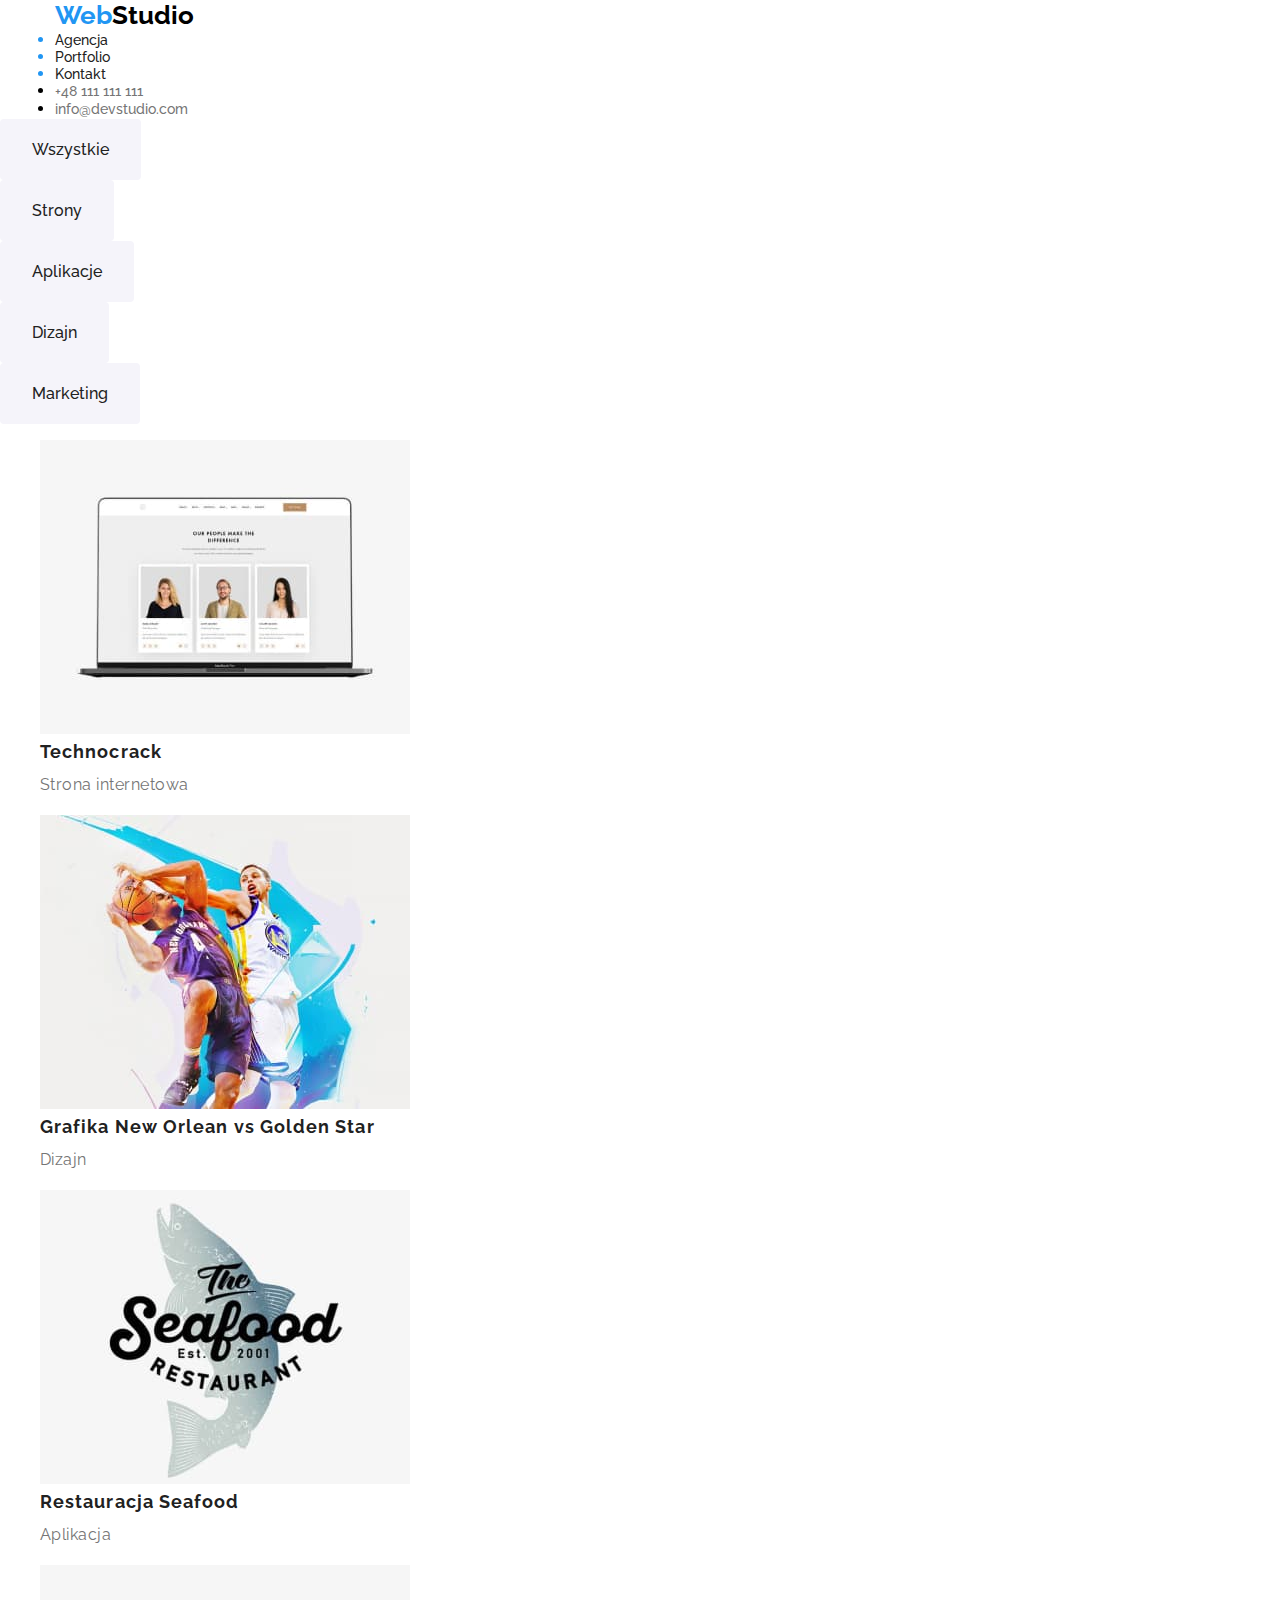
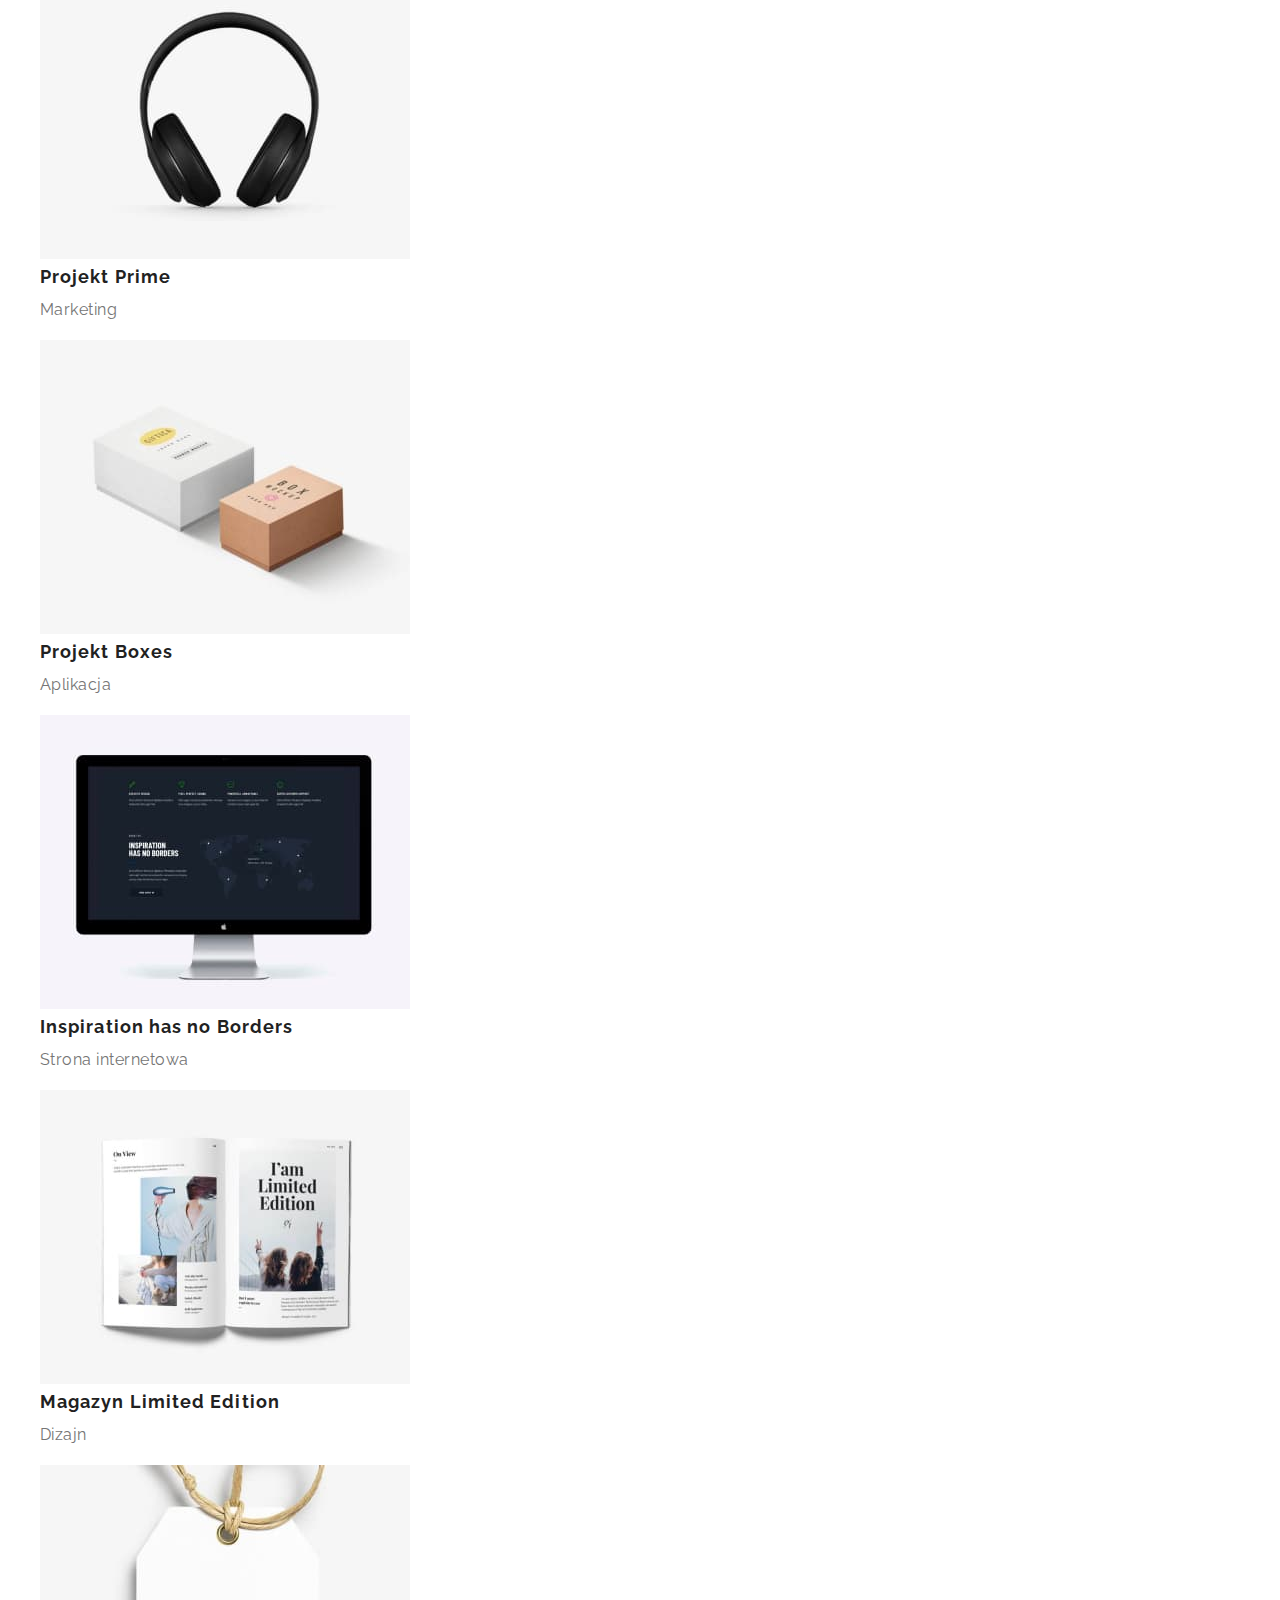
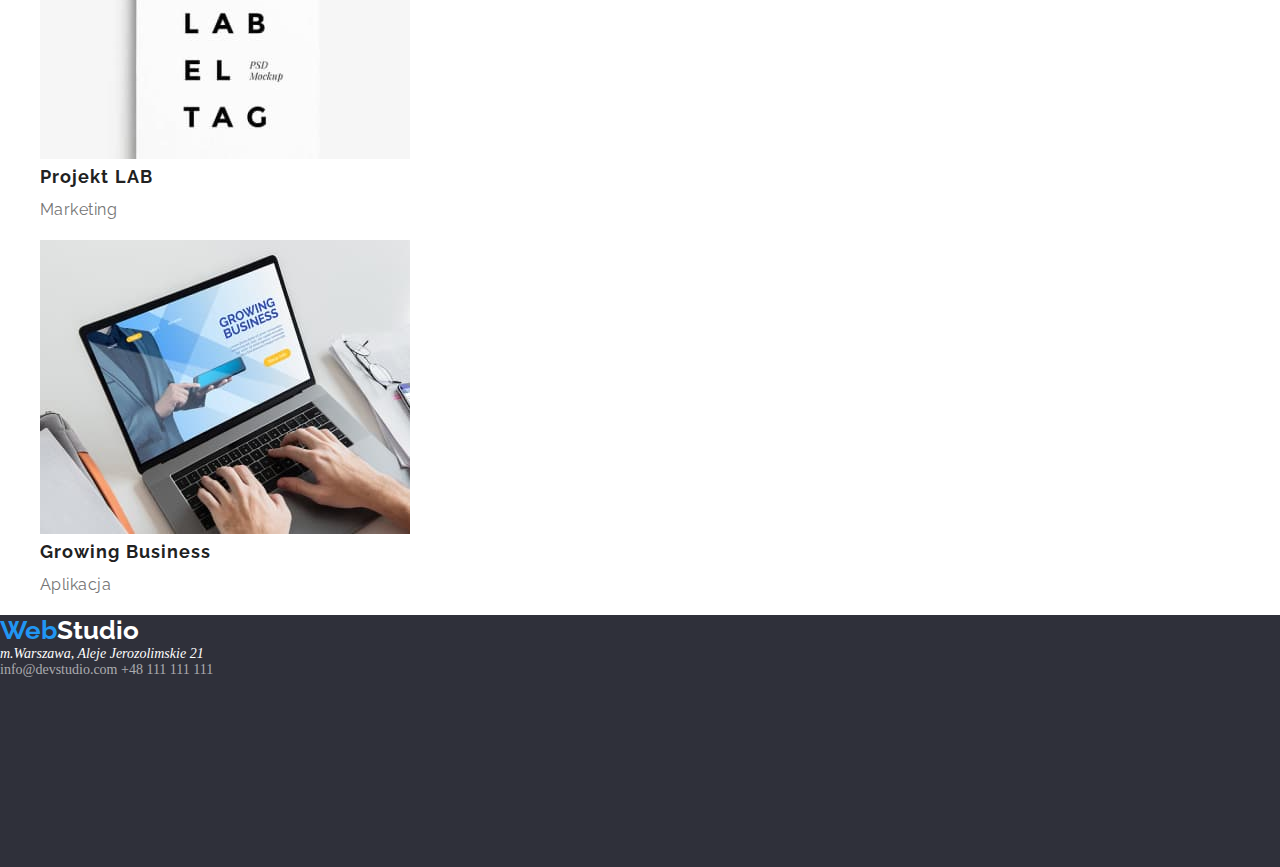
==== portfolio.html @ 811389a0 "zadanie domowe nr3" ====
<!DOCTYPE html>
<html lang="pl">
  <head>
    <meta charset="UTF-8" />
    <meta http-equiv="X-UA-Compatible" content="IE=edge" />
    <meta name="viewport" content="width=device-width, initial-scale=1.0" />
    <title>Document</title>
    <link rel="preconnect" href="https://fonts.googleapis.com" />
    <link rel="preconnect" href="https://fonts.gstatic.com" crossorigin />
    <link
      href="https://fonts.googleapis.com/css2?family=Raleway:wght@700&display=swap"
      rel="stylesheet"
    />
    <link rel="preconnect" href="https://fonts.googleapis.com" />
    <link rel="preconnect" href="https://fonts.gstatic.com" crossorigin />
    <link
      href="./css/normalize.css"
      rel="stylesheet"
    />
    <link rel="stylesheet" href="node_modules/modern-normalize/modern-normalize.css">
    <link href="./css/styles.css" rel="stylesheet" />
  </head>
  <body>
    <header class="logo">
        <div class="container">
      <a class="logo-image" href="WebStudio"><span class="accent">Web</span>Studio</a>
      <nav>
        <ul class="menu-nav">
          <li><a class="link" href="./index.html">Agencja</a></li>
          <li><a class="link" href="portfolio">Portfolio</a></li>
          <li><a class="link" href="kontakt">Kontakt</a></li>
        </ul>
      </nav>
      <div>
        <ul class="contact">
          <li><a class="contact" href="tel:+48111111111">+48 111 111 111</a></li>
          <li><a class="contact" href="mailto:info@devstudio.com">info@devstudio.com</a></li>
        </ul>
      </div>
    </div>
    </header>
    <main>
      <section>
        <ul>
        <li><button class="button" type="button">Wszystkie</button></li>
        <li><button class="button" type="button">Strony</button></li>
        <li><button class="button" type="button">Aplikacje</button></li>
        <li><button class="button" type="button">Dizajn</button></li>
        <li><button class="button" type="button">Marketing</button></li>
      </ul>
      </section>
      <section>
        <ul>
          <li>
            <figure>
              <img
                src="./images/a.jpg"
                alt="strona internetowa wyświetlana na ekranie laptopa"
                width="370"
                height="294"
              />
              <figcaption>
                <h2 class="projects">Technocrack</h2>
                <p class="description">Strona internetowa</p>
              </figcaption>
            </figure>
          </li>

          <li>
            <figure>
              <img
                src="./images/b.jpg"
                alt="koszykarze"
                width="370"
                height="294"
              />
              <figcaption>
                <h2 class="projects">Grafika New Orlean vs Golden Star</h2>
                <p class="description">Dizajn</p>
              </figcaption>
            </figure>
          </li>

          <li>
            <figure>
              <img
                src="./images/c.jpg"
                alt="Logo restauracji z rybą w tle"
                width="370"
                height="294"
              />
              <figcaption>
                <h2 class="projects">Restauracja Seafood</h2>
                <p class="description">Aplikacja</p>
              </figcaption>
            </figure>
          </li>

          <li>
            <figure>
              <img
                src="./images/d.jpg"
                alt="Słuchawki nauszne"
                width="370"
                height="294"
              />
              <figcaption>
                <h2 class="projects">Projekt Prime</h2>
                <p class="description">Marketing</p>
              </figcaption>
            </figure>
          </li>

          <li>
            <figure>
              <img
                src="./images/e.jpg"
                alt="Niewielkie pudełka"
                width="370"
                height="294"
              />
              <figcaption>
                <h2 class="projects">Projekt Boxes</h2>
                <p class="description">Aplikacja</p>
              </figcaption>
            </figure>
          </li>

          <li>
            <figure>
              <img
                src="./images/f.jpg"
                alt="Monitor wyświetlający informacje"
                width="370"
                height="294"
              />
              <figcaption>
                <h2 class="projects">Inspiration has no Borders</h2>
                <p class="description">Strona internetowa</p>
              </figcaption>
            </figure>
          </li>

          <li>
            <figure>
              <img
                src="./images/g.jpg"
                alt="owtarty magazyn"
                width="370"
                height="294"
              />
              <figcaption>
                <h2 class="projects">Magazyn Limited Edition</h2>
                <p class="description">Dizajn</p>
              </figcaption>
            </figure>
          </li>

          <li>
            <figure>
              <img
                src="./images/h.jpg"
                alt="Etykietka z logo"
                width="370"
                height="294"
              />
              <figcaption>
                <h2 class="projects">Projekt LAB</h2>
                <p class="description">Marketing</p>
              </figcaption>
            </figure>
          </li>

          <li>
            <figure>
              <img
                src="./images/i.jpg"
                alt="dłonie mężczyzny na otwartym laptopie"
                width="370"
                height="294"
              />
              <figcaption>
                <h2 class="projects">Growing Business</h2>
                <p class="description">Aplikacja</p>
              </figcaption>
            </figure>
          </li>
        </ul>
      </section>
    </main>
    <footer class="contact2">
      <a class="logo-image2" href="WebStudio"><span class="accent">Web</span>Studio</a>
      <address>m.Warszawa, Aleje Jerozolimskie 21</address>
      <address>
        <a class="contact2" href="mailto:info@devstudio.com">info@devstudio.com</a>
        <a class="contact2" href="tel:+48111111111">+48 111 111 111</a>
      </address>
    </footer>
  </body>
</html>
---- css/styles.css ----
body {
    font-family: "Raleway", "Roboto", sans-serif;
  
    color: black;
  }
  h1,
  h2,
  h3 {
    margin: 0;
    padding: 0;
  }
  ul {
    margin: 0;
    padding: 0;
  }
  p {
    margin: 0;
    padding: 0;
  }
  img {
    display: block;
  }
  .menu-nav .link {
    color: #212121;
    text-decoration: none;
    font-weight: 500;
    font-size: 14px;
    line-height: 16px;
    display:flex;
  }
  .menu-nav .link:hover,
  .menu-nav,
  link:focus {
    color: #2196f3;
  }
  .contact .contact {
    color: #757575;
    text-decoration: none;
    font-weight: 500;
    font-size: 14px;
    line-height: 16px;
  }
  .contact .contact:hover,
  .contact .contact:focus {
    color: #2196f3;
  }
  
  .logo-image {
    color: #000000;
    text-decoration: none;
    font-family: "Raleway";
    font-weight: 700;
    font-size: 26px;
    line-height: 31px;
  }
  .logo .accent {
    color: #2196f3;
    font-family: "Raleway";
    font-weight: 700;
    font-size: 26px;
    line-height: 31px;
  }
  .head {
    width: 1600px;
    height: 600px;
    top: 80px;
    background-color: #2f303a;
  }
  .head-text {
    width: 696px;
    height: 120px;
    left: 452px;
    top: 280px;
    font-weight: 900;
    font-size: 44px;
    line-height: 60px;
    text-align: center;
    letter-spacing: 0.06em;
    text-transform: uppercase;
    color: #ffffff;
  }
  .button {
      background-color: #F5F4FA;
      color: #212121;
      font-size: 16px;
      font-weight: 500;
      border: none;
      padding: 15px 32px;
      text-align: center;
      cursor: pointer;
      background: #F5F4FA;
      border-radius: 4px;
      line-height: 31px;
      cursor: pointer;
    }
    .button:hover {
      background-color: #2196F3;
      color: #FFFFFF;
      background: #2196F3;
      box-shadow: 0px 3px 1px rgba(0, 0, 0, 0.1), 0px 1px 2px rgba(0, 0, 0, 0.08),
        0px 2px 2px rgba(0, 0, 0, 0.12);
      border-radius: 4px;
  }
  .button-one {
    background-color: #2196F3;
    color: #ffffff;
    font-size: 16px;
    font-weight: 500;
    border: none;
    padding: 15px 32px;
    text-align: center;
    cursor: pointer;
    background:#2196F3;
    border-radius: 4px;
    line-height: 31px;
    cursor: pointer;
  
  }
  .button-one:hover {
    background-color: #2196F3;
      color: #FFFFFF;
      background: #2196F3;
      box-shadow: 0px 3px 1px rgba(0, 0, 0, 0.1), 0px 1px 2px rgba(0, 0, 0, 0.08),
        0px 2px 2px rgba(0, 0, 0, 0.12);
      border-radius: 4px;
  }
  
  .feature-text {
    font-size: 14px;
    line-height: 24px;
    letter-spacing: 0.03em;
    color: #757575;
  }
  
  .feature {
    font-weight: 700;
    font-size: 14px;
    line-height: 16px;
    letter-spacing: 0.03em;
    text-transform: uppercase;
    color: #212121;
  }
  .specialty {
    font-weight: 700;
    font-size: 36px;
    line-height: 42px;
    letter-spacing: 0.03em;
    color: #212121;
  }
  .workers {
    font-weight: 700;
    font-size: 36px;
    line-height: 42px;
    letter-spacing: 0.03em;
    color: #212121;
  }
  .person {
    font-weight: 500;
    font-size: 16px;
    line-height: 19px;
    letter-spacing: 0.03em;
    color: #212121;
  }
  .work {
    font-size: 16px;
    line-height: 19px;
    letter-spacing: 0.03em;
    color: #757575;
  }
  .contact2 {
    background-color: #2F303A;
  
  height: 252px;
  color: #ffffff;
  font-family: "Roboto";
  font-style: normal;
  font-size: 14px;
  }
  .contact2 .contact2 {
    color: rgba(255, 255, 255, 0.6);
    text-decoration: none;
    font-weight: 500;
    font-size: 14px;
    line-height: 16px;
  }

  .contact2 .contact2:hover,
  .contact2 .contact2:focus {
    color: #2196f3;
  }
  .logo-image2 {
    color: #ffffff;
    text-decoration: none;
    font-family: "Raleway";
    font-weight: 700;
    font-size: 26px;
    line-height: 31px;
  }
  .contact2 .accent {
    color: #2196f3;
    font-family: "Raleway";
    font-size: 26px;
  }
  
  .projects {
    font-weight: 700;
    font-size: 18px;
    line-height: 36px;
    letter-spacing: 0.06em;
    color: #212121;
  }
  .description {
    font-weight: 400;
  font-size: 16px;
  line-height: 29px;
  letter-spacing: 0.03em;
  color: #757575;
  }
  .team {
    background-color: #F5F4FA;
  }
  .container {
    width: 1200px;
    padding: 0 15px;
    align-items: center;
    margin: 0 auto;
  }
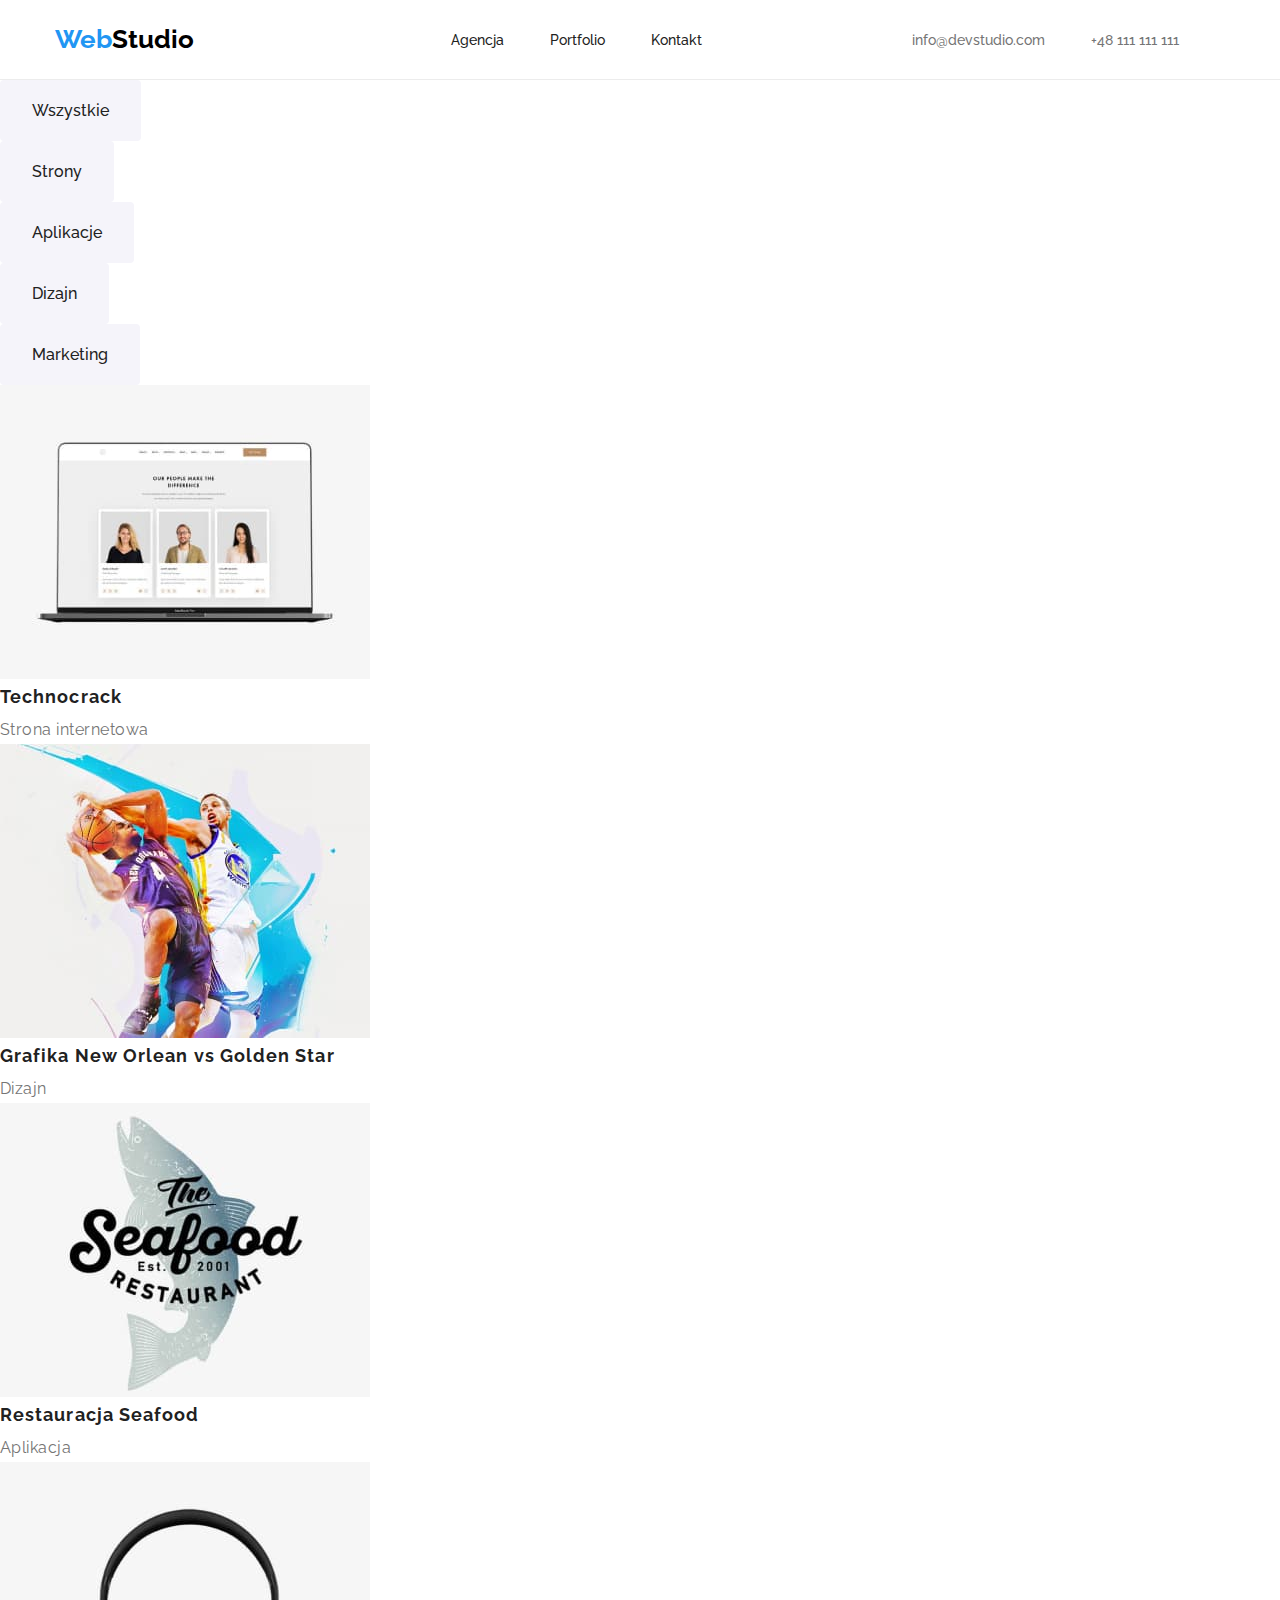
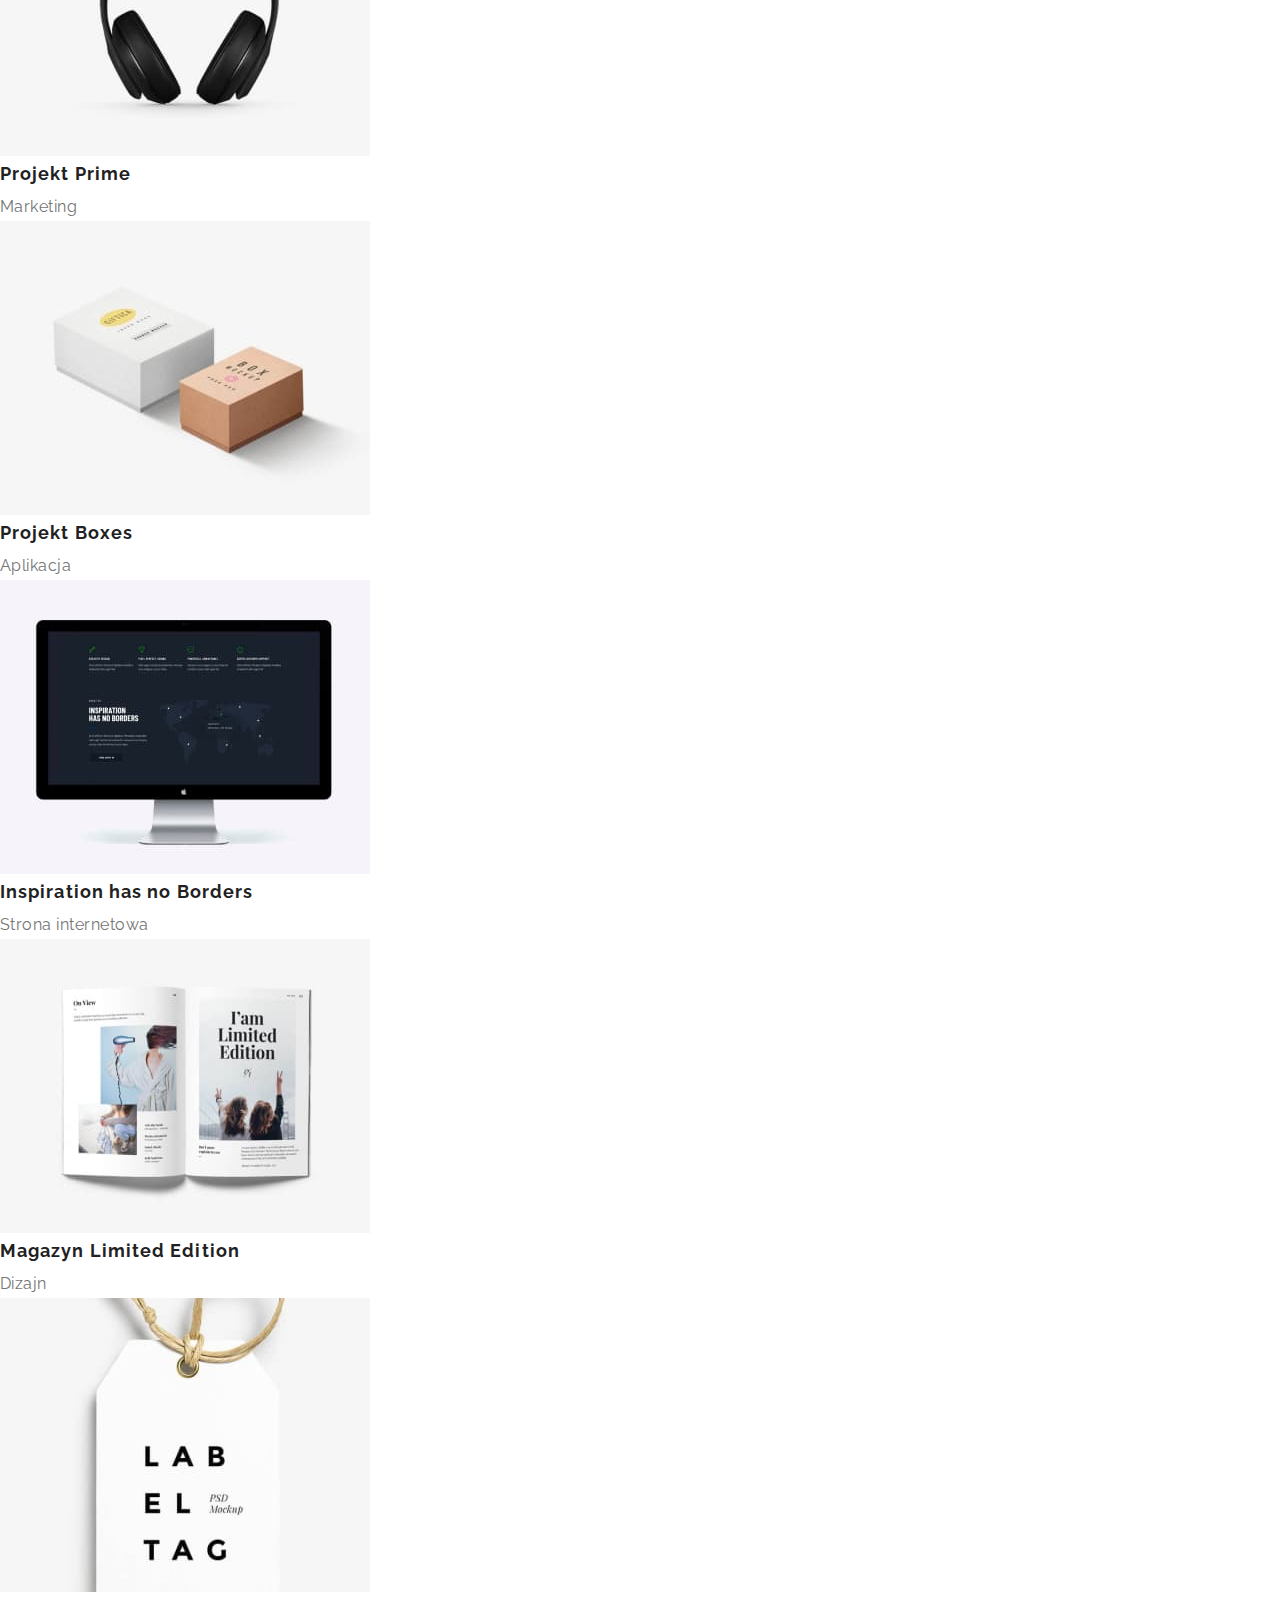
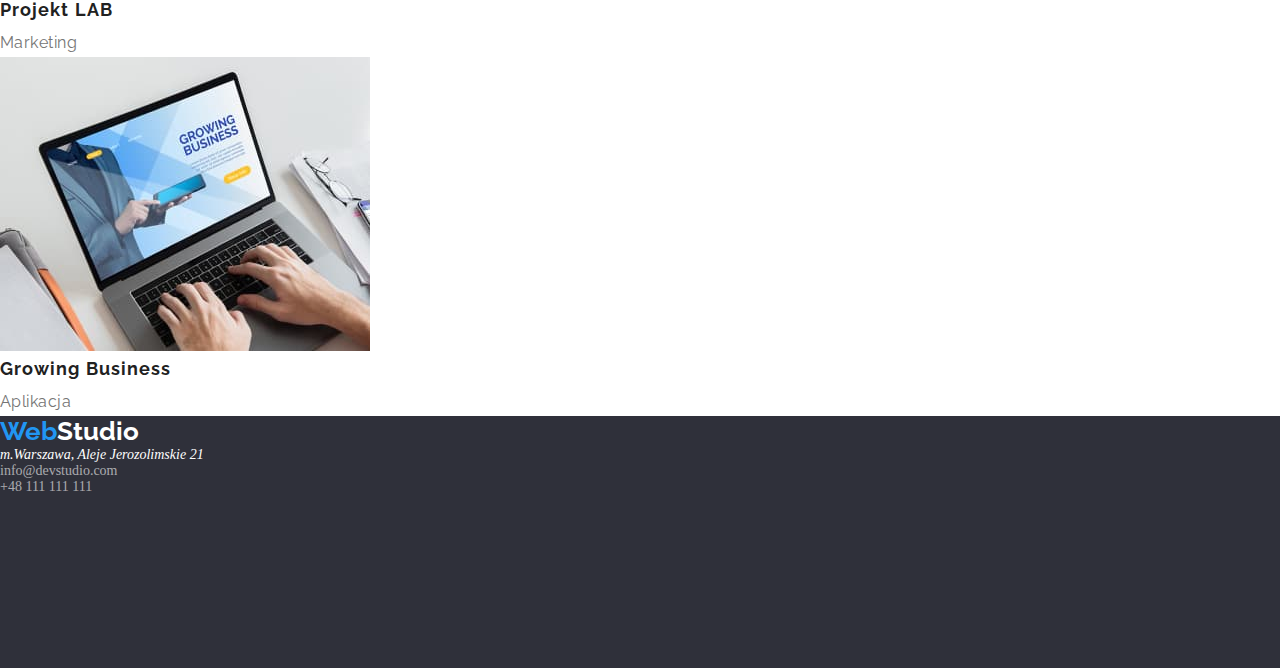
==== commit a5c667cf: "w toku" ====
--- a/portfolio.html
+++ b/portfolio.html
@@ -33,8 +33,9 @@
       </nav>
       <div>
         <ul class="contact">
+          <li><a class="contact" href="mailto:info@devstudio.com">info@devstudio.com</a></li>
           <li><a class="contact" href="tel:+48111111111">+48 111 111 111</a></li>
-          <li><a class="contact" href="mailto:info@devstudio.com">info@devstudio.com</a></li>
+         
         </ul>
       </div>
     </div>
@@ -192,8 +193,10 @@
       <a class="logo-image2" href="WebStudio"><span class="accent">Web</span>Studio</a>
       <address>m.Warszawa, Aleje Jerozolimskie 21</address>
       <address>
-        <a class="contact2" href="mailto:info@devstudio.com">info@devstudio.com</a>
-        <a class="contact2" href="tel:+48111111111">+48 111 111 111</a>
+        <ul>
+        <li><a class="contact2" href="mailto:info@devstudio.com">info@devstudio.com</a></li>
+        <li><a class="contact2" href="tel:+48111111111">+48 111 111 111</a></li>
+      </ul>
       </address>
     </footer>
   </body>
--- a/css/styles.css
+++ b/css/styles.css
@@ -1,227 +1,253 @@
 body {
-    font-family: "Raleway", "Roboto", sans-serif;
-  
-    color: black;
-  }
-  h1,
-  h2,
-  h3 {
-    margin: 0;
-    padding: 0;
-  }
-  ul {
-    margin: 0;
-    padding: 0;
-  }
-  p {
-    margin: 0;
-    padding: 0;
-  }
-  img {
-    display: block;
-  }
-  .menu-nav .link {
-    color: #212121;
-    text-decoration: none;
-    font-weight: 500;
-    font-size: 14px;
-    line-height: 16px;
-    display:flex;
-  }
-  .menu-nav .link:hover,
-  .menu-nav,
-  link:focus {
-    color: #2196f3;
-  }
-  .contact .contact {
-    color: #757575;
-    text-decoration: none;
-    font-weight: 500;
-    font-size: 14px;
-    line-height: 16px;
-  }
-  .contact .contact:hover,
-  .contact .contact:focus {
-    color: #2196f3;
-  }
-  
-  .logo-image {
-    color: #000000;
-    text-decoration: none;
-    font-family: "Raleway";
-    font-weight: 700;
-    font-size: 26px;
-    line-height: 31px;
-  }
-  .logo .accent {
-    color: #2196f3;
-    font-family: "Raleway";
-    font-weight: 700;
-    font-size: 26px;
-    line-height: 31px;
-  }
-  .head {
-    width: 1600px;
-    height: 600px;
-    top: 80px;
-    background-color: #2f303a;
-  }
-  .head-text {
-    width: 696px;
-    height: 120px;
-    left: 452px;
-    top: 280px;
-    font-weight: 900;
-    font-size: 44px;
-    line-height: 60px;
-    text-align: center;
-    letter-spacing: 0.06em;
-    text-transform: uppercase;
-    color: #ffffff;
-  }
-  .button {
-      background-color: #F5F4FA;
-      color: #212121;
-      font-size: 16px;
-      font-weight: 500;
-      border: none;
-      padding: 15px 32px;
-      text-align: center;
-      cursor: pointer;
-      background: #F5F4FA;
-      border-radius: 4px;
-      line-height: 31px;
-      cursor: pointer;
-    }
-    .button:hover {
-      background-color: #2196F3;
-      color: #FFFFFF;
-      background: #2196F3;
-      box-shadow: 0px 3px 1px rgba(0, 0, 0, 0.1), 0px 1px 2px rgba(0, 0, 0, 0.08),
-        0px 2px 2px rgba(0, 0, 0, 0.12);
-      border-radius: 4px;
-  }
-  .button-one {
-    background-color: #2196F3;
-    color: #ffffff;
-    font-size: 16px;
-    font-weight: 500;
-    border: none;
-    padding: 15px 32px;
-    text-align: center;
-    cursor: pointer;
-    background:#2196F3;
-    border-radius: 4px;
-    line-height: 31px;
-    cursor: pointer;
-  
-  }
-  .button-one:hover {
-    background-color: #2196F3;
-      color: #FFFFFF;
-      background: #2196F3;
-      box-shadow: 0px 3px 1px rgba(0, 0, 0, 0.1), 0px 1px 2px rgba(0, 0, 0, 0.08),
-        0px 2px 2px rgba(0, 0, 0, 0.12);
-      border-radius: 4px;
-  }
-  
-  .feature-text {
-    font-size: 14px;
-    line-height: 24px;
-    letter-spacing: 0.03em;
-    color: #757575;
-  }
-  
-  .feature {
-    font-weight: 700;
-    font-size: 14px;
-    line-height: 16px;
-    letter-spacing: 0.03em;
-    text-transform: uppercase;
-    color: #212121;
-  }
-  .specialty {
-    font-weight: 700;
-    font-size: 36px;
-    line-height: 42px;
-    letter-spacing: 0.03em;
-    color: #212121;
-  }
-  .workers {
-    font-weight: 700;
-    font-size: 36px;
-    line-height: 42px;
-    letter-spacing: 0.03em;
-    color: #212121;
-  }
-  .person {
-    font-weight: 500;
-    font-size: 16px;
-    line-height: 19px;
-    letter-spacing: 0.03em;
-    color: #212121;
-  }
-  .work {
-    font-size: 16px;
-    line-height: 19px;
-    letter-spacing: 0.03em;
-    color: #757575;
-  }
-  .contact2 {
-    background-color: #2F303A;
-  
+  font-family: "Raleway", "Roboto", sans-serif;
+
+  color: black;
+}
+*,
+*::before,
+*::after {
+  margin: 0;
+  padding: 0;
+}
+
+img {
+  display: block;
+}
+.container {
+  width: 1200px;
+  padding: 0 15px;
+  
+}
+header {
+  height: 80px;
+  border-bottom: 1px solid #ECECEC;
+ 
+}
+header .container {
+  display: flex;
+  align-items: center;
+  justify-content: space-between;
+  margin: 0 auto;
+}
+.menu-nav {
+  list-style: none;
+  display: flex;
+  justify-content: center;
+  
+}
+.menu-nav .link {
+  color: #212121;
+  text-decoration: none;
+  font-weight: 500;
+  font-size: 14px;
+  line-height: 16px;
+  display:flex;
+ }
+
+.menu-nav .link:hover,
+.menu-nav,
+link:focus {
+  color: #2196f3;
+}
+.link {
+  margin-left: 23px;
+  margin-right: 23px;
+}
+.contact {
+  list-style: none;
+  display: flex;
+  margin-left: 23px;
+  margin-right: 23px;
+  
+}
+.contact .contact {
+  color: #757575;
+  text-decoration: none;
+  font-weight: 500;
+  font-size: 14px;
+  line-height: 16px;
+}
+.contact .contact:hover,
+.contact .contact:focus {
+  color: #2196f3;
+}
+.logo {
+  display: flex;
+  
+}
+.logo-image {
+  color: #000000;
+  text-decoration: none;
+  font-family: "Raleway";
+  font-weight: 700;
+  font-size: 26px;
+  line-height: 31px;
+  padding-right: 93px;
+}
+.logo .accent {
+  color: #2196f3;
+  font-family: "Raleway";
+  font-weight: 700;
+  font-size: 26px;
+  line-height: 31px;
+}
+.head {
+  width: 1600px;
+  height: 600px;
+  top: 80px;
+  background-color: #2f303a;
+}
+.head-text {
+  width: 696px;
+  height: 120px;
+  left: 452px;
+  top: 280px;
+  font-weight: 900;
+  font-size: 44px;
+  line-height: 60px;
+  text-align: center;
+  letter-spacing: 0.06em;
+  text-transform: uppercase;
+  color: #ffffff;
+}
+.button {
+  background-color: #f5f4fa;
+  color: #212121;
+  font-size: 16px;
+  font-weight: 500;
+  border: none;
+  padding: 15px 32px;
+  text-align: center;
+  cursor: pointer;
+  background: #f5f4fa;
+  border-radius: 4px;
+  line-height: 31px;
+  cursor: pointer;
+}
+.button:hover {
+  background-color: #2196f3;
+  color: #ffffff;
+  background: #2196f3;
+  box-shadow: 0px 3px 1px rgba(0, 0, 0, 0.1), 0px 1px 2px rgba(0, 0, 0, 0.08),
+    0px 2px 2px rgba(0, 0, 0, 0.12);
+  border-radius: 4px;
+}
+.button-one {
+  background-color: #2196f3;
+  color: #ffffff;
+  font-size: 16px;
+  font-weight: 500;
+  border: none;
+  padding: 15px 32px;
+  text-align: center;
+  cursor: pointer;
+  background: #2196f3;
+  border-radius: 4px;
+  line-height: 31px;
+  cursor: pointer;
+}
+.button-one:hover {
+  background-color: #2196f3;
+  color: #ffffff;
+  background: #2196f3;
+  box-shadow: 0px 3px 1px rgba(0, 0, 0, 0.1), 0px 1px 2px rgba(0, 0, 0, 0.08),
+    0px 2px 2px rgba(0, 0, 0, 0.12);
+  border-radius: 4px;
+}
+
+.feature-text {
+  font-size: 14px;
+  line-height: 24px;
+  letter-spacing: 0.03em;
+  color: #757575;
+}
+
+.feature {
+  font-weight: 700;
+  font-size: 14px;
+  line-height: 16px;
+  letter-spacing: 0.03em;
+  text-transform: uppercase;
+  color: #212121;
+}
+.specialty {
+  font-weight: 700;
+  font-size: 36px;
+  line-height: 42px;
+  letter-spacing: 0.03em;
+  color: #212121;
+}
+.workers {
+  font-weight: 700;
+  font-size: 36px;
+  line-height: 42px;
+  letter-spacing: 0.03em;
+  color: #212121;
+}
+.person {
+  font-weight: 500;
+  font-size: 16px;
+  line-height: 19px;
+  letter-spacing: 0.03em;
+  color: #212121;
+}
+.work {
+  font-size: 16px;
+  line-height: 19px;
+  letter-spacing: 0.03em;
+  color: #757575;
+}
+.contact2 {
+  background-color: #2f303a;
+
   height: 252px;
   color: #ffffff;
   font-family: "Roboto";
   font-style: normal;
   font-size: 14px;
-  }
-  .contact2 .contact2 {
-    color: rgba(255, 255, 255, 0.6);
-    text-decoration: none;
-    font-weight: 500;
-    font-size: 14px;
-    line-height: 16px;
-  }
-
-  .contact2 .contact2:hover,
-  .contact2 .contact2:focus {
-    color: #2196f3;
-  }
-  .logo-image2 {
-    color: #ffffff;
-    text-decoration: none;
-    font-family: "Raleway";
-    font-weight: 700;
-    font-size: 26px;
-    line-height: 31px;
-  }
-  .contact2 .accent {
-    color: #2196f3;
-    font-family: "Raleway";
-    font-size: 26px;
-  }
-  
-  .projects {
-    font-weight: 700;
-    font-size: 18px;
-    line-height: 36px;
-    letter-spacing: 0.06em;
-    color: #212121;
-  }
-  .description {
-    font-weight: 400;
+}
+.contact2 .contact2 {
+  color: rgba(255, 255, 255, 0.6);
+  text-decoration: none;
+  font-weight: 500;
+  font-size: 14px;
+  line-height: 16px;
+}
+
+.contact2 .contact2:hover,
+.contact2 .contact2:focus {
+  color: #2196f3;
+}
+.logo-image2 {
+  color: #ffffff;
+  text-decoration: none;
+  font-family: "Raleway";
+  font-weight: 700;
+  font-size: 26px;
+  line-height: 31px;
+}
+.contact2 .accent {
+  color: #2196f3;
+  font-family: "Raleway";
+  font-size: 26px;
+}
+
+.projects {
+  font-weight: 700;
+  font-size: 18px;
+  line-height: 36px;
+  letter-spacing: 0.06em;
+  color: #212121;
+}
+.description {
+  font-weight: 400;
   font-size: 16px;
   line-height: 29px;
   letter-spacing: 0.03em;
   color: #757575;
-  }
-  .team {
-    background-color: #F5F4FA;
-  }
-  .container {
-    width: 1200px;
-    padding: 0 15px;
-    align-items: center;
-    margin: 0 auto;
-  }+}
+.team {
+  background-color: #f5f4fa;
+}
+
+
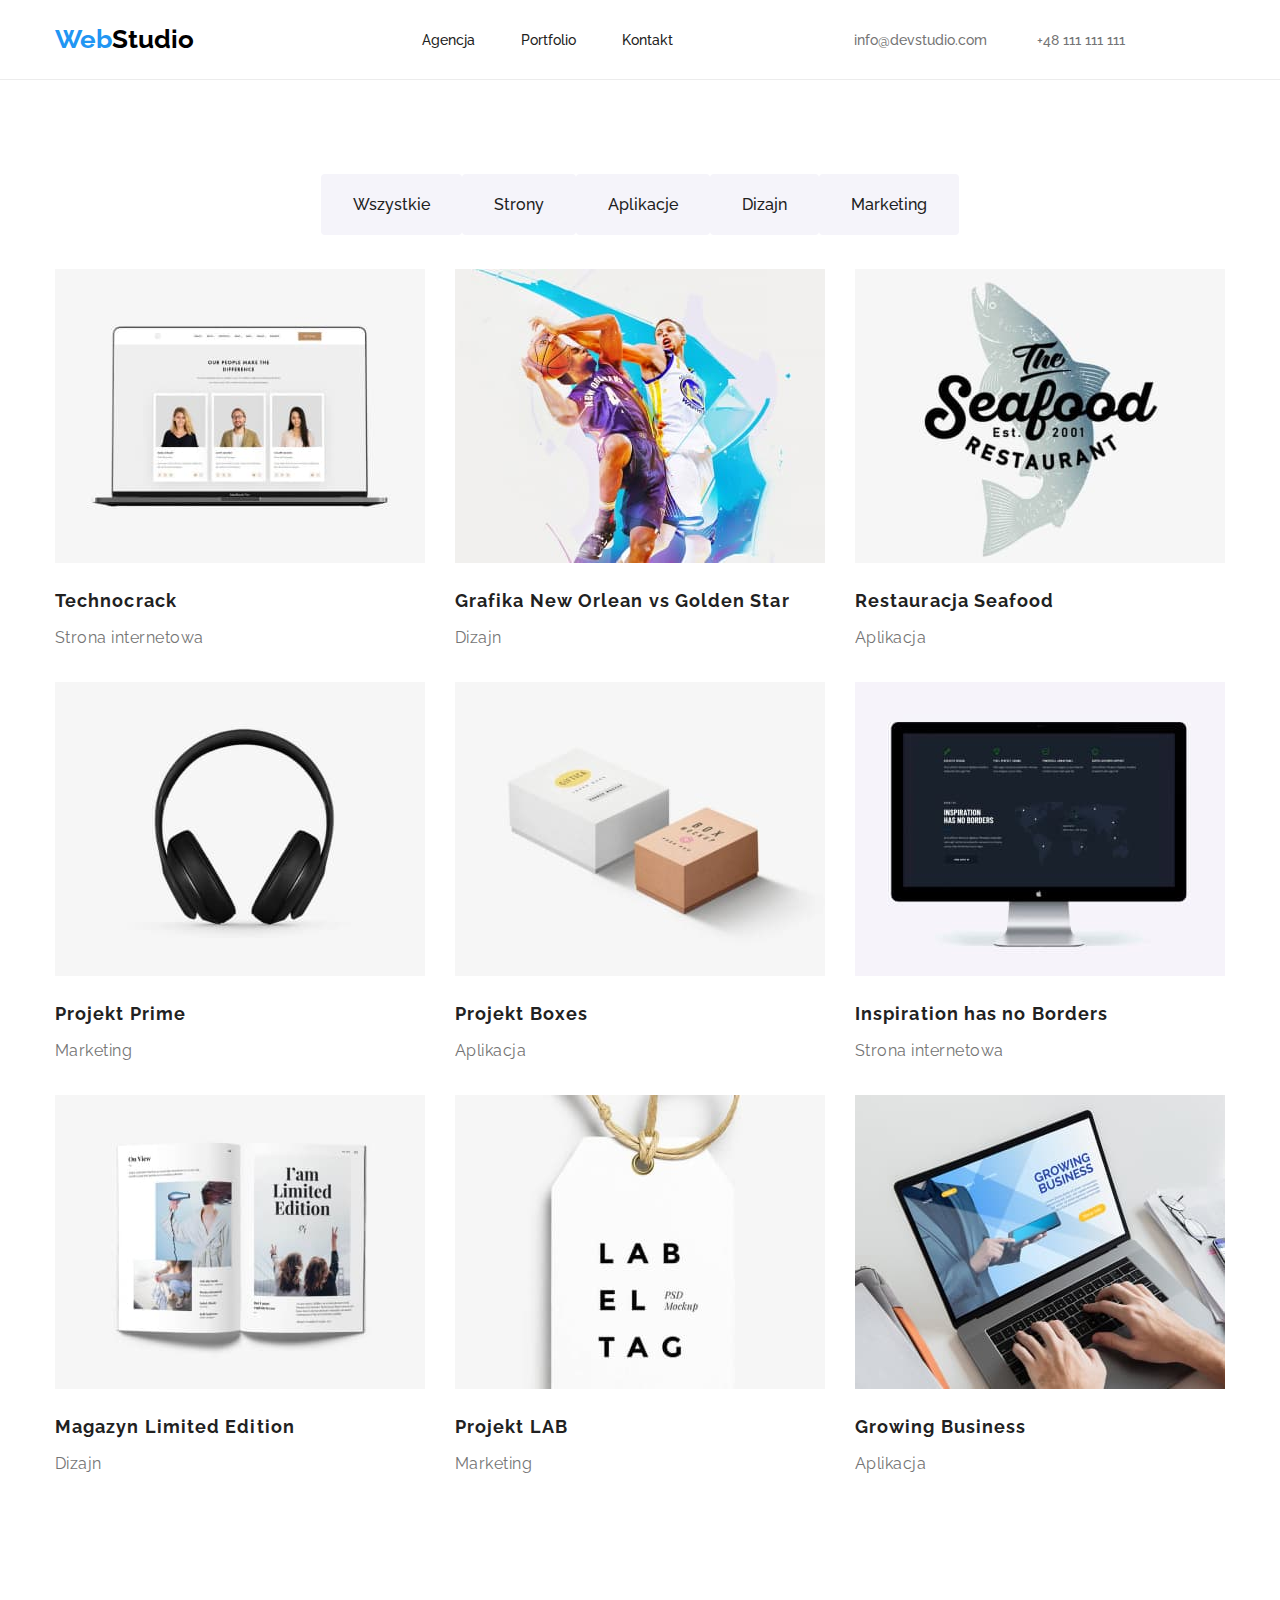
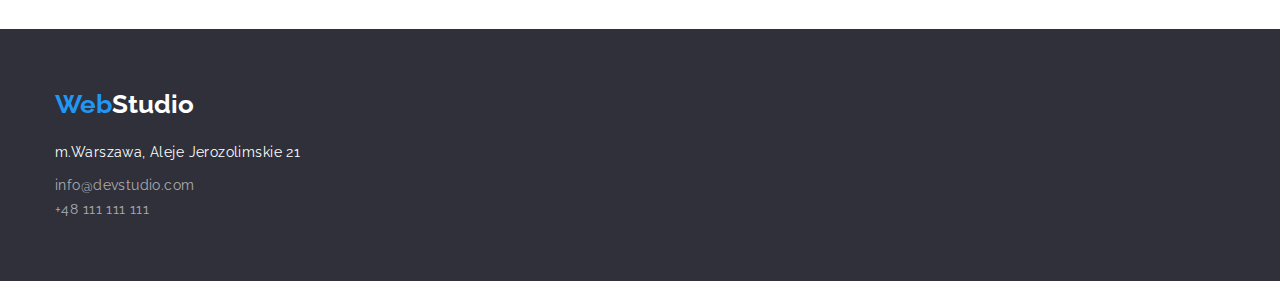
==== commit a290ab26: "zadanie domowe nr3" ====
--- a/portfolio.html
+++ b/portfolio.html
@@ -42,7 +42,8 @@
     </header>
     <main>
       <section>
-        <ul>
+        <div class="container">
+        <ul class="buttons">
         <li><button class="button" type="button">Wszystkie</button></li>
         <li><button class="button" type="button">Strony</button></li>
         <li><button class="button" type="button">Aplikacje</button></li>
@@ -50,8 +51,8 @@
         <li><button class="button" type="button">Marketing</button></li>
       </ul>
       </section>
-      <section>
-        <ul>
+      <section class="business-item">
+        <ul class="business-photos">
           <li>
             <figure>
               <img
@@ -187,17 +188,21 @@
             </figure>
           </li>
         </ul>
+      </div>
       </section>
     </main>
     <footer class="contact2">
+      <div class="container">
       <a class="logo-image2" href="WebStudio"><span class="accent">Web</span>Studio</a>
-      <address>m.Warszawa, Aleje Jerozolimskie 21</address>
       <address>
-        <ul>
+         m.Warszawa, Aleje Jerozolimskie 21
+      </address>
+      <ul>
         <li><a class="contact2" href="mailto:info@devstudio.com">info@devstudio.com</a></li>
         <li><a class="contact2" href="tel:+48111111111">+48 111 111 111</a></li>
       </ul>
-      </address>
+      
+    </div>
     </footer>
   </body>
 </html>
--- a/css/styles.css
+++ b/css/styles.css
@@ -9,32 +9,37 @@
   margin: 0;
   padding: 0;
 }
-
+ul {
+  list-style: none;
+}
 img {
   display: block;
 }
 .container {
   width: 1200px;
   padding: 0 15px;
-  
+  margin: 0 auto;
+}
+.section {
+  padding-top: 94px;
+  padding-bottom: 94px;
 }
 header {
   height: 80px;
   border-bottom: 1px solid #ECECEC;
+ }
  
-}
 header .container {
   display: flex;
   align-items: center;
   justify-content: space-between;
-  margin: 0 auto;
+  
 }
 .menu-nav {
-  list-style: none;
   display: flex;
   justify-content: center;
-  
-}
+}
+
 .menu-nav .link {
   color: #212121;
   text-decoration: none;
@@ -50,14 +55,11 @@
   color: #2196f3;
 }
 .link {
-  margin-left: 23px;
-  margin-right: 23px;
+  padding: 32px 46px 32px 0;
 }
 .contact {
-  list-style: none;
-  display: flex;
-  margin-left: 23px;
-  margin-right: 23px;
+  display: flex;
+  padding: 32px 50px 32px 0;
   
 }
 .contact .contact {
@@ -92,16 +94,13 @@
   line-height: 31px;
 }
 .head {
-  width: 1600px;
   height: 600px;
   top: 80px;
   background-color: #2f303a;
+  
 }
 .head-text {
   width: 696px;
-  height: 120px;
-  left: 452px;
-  top: 280px;
   font-weight: 900;
   font-size: 44px;
   line-height: 60px;
@@ -109,44 +108,60 @@
   letter-spacing: 0.06em;
   text-transform: uppercase;
   color: #ffffff;
-}
-.button {
-  background-color: #f5f4fa;
-  color: #212121;
+  flex-direction: column;
+  align-items: center;
+  justify-content: center;
+  margin-left: auto;
+  margin-right: auto;
+  padding: 200px 0 30px;
+
+}
+.button-one {
+  background-color: #2196f3;
+  color: #ffffff;
   font-size: 16px;
   font-weight: 500;
   border: none;
   padding: 15px 32px;
   text-align: center;
   cursor: pointer;
-  background: #f5f4fa;
+  background: #2196f3;
   border-radius: 4px;
   line-height: 31px;
-  cursor: pointer;
-}
-.button:hover {
+  display: block;
+  margin: 0 auto;
+}
+.button-one:hover {
   background-color: #2196f3;
   color: #ffffff;
   background: #2196f3;
   box-shadow: 0px 3px 1px rgba(0, 0, 0, 0.1), 0px 1px 2px rgba(0, 0, 0, 0.08),
     0px 2px 2px rgba(0, 0, 0, 0.12);
   border-radius: 4px;
-}
-.button-one {
-  background-color: #2196f3;
-  color: #ffffff;
+  
+}
+.buttons {
+  display: flex;
+  align-items: center;
+  justify-content: center;
+  padding-top: 94px;
+  padding-bottom: 34px;
+}
+.button {
+  background-color: #f5f4fa;
+  color: #212121;
   font-size: 16px;
   font-weight: 500;
   border: none;
   padding: 15px 32px;
   text-align: center;
   cursor: pointer;
-  background: #2196f3;
+  background: #f5f4fa;
   border-radius: 4px;
   line-height: 31px;
-  cursor: pointer;
-}
-.button-one:hover {
+  
+}
+.button:hover {
   background-color: #2196f3;
   color: #ffffff;
   background: #2196f3;
@@ -154,7 +169,14 @@
     0px 2px 2px rgba(0, 0, 0, 0.12);
   border-radius: 4px;
 }
-
+.feature {
+  display: flex;
+  gap: 30px;
+  padding-left: 215px;
+  padding-right: 215px;
+  padding-bottom: 94px;
+  
+}
 .feature-text {
   font-size: 14px;
   line-height: 24px;
@@ -162,20 +184,56 @@
   color: #757575;
 }
 
-.feature {
+.feature1,
+.feature2,
+.feature3,
+.feature4 {
   font-weight: 700;
   font-size: 14px;
   line-height: 16px;
   letter-spacing: 0.03em;
   text-transform: uppercase;
   color: #212121;
-}
-.specialty {
+  padding-bottom: 10px;
+  padding-top: 94px;
+  
+}
+.specialty{
+  width: 1170px;
+  height: 386px;
+  display:block;
+  margin:0 auto;
+  
+  
+}
+.specialty-item {
   font-weight: 700;
   font-size: 36px;
   line-height: 42px;
   letter-spacing: 0.03em;
   color: #212121;
+  text-align: center;
+  padding-bottom: 50px;
+ 
+}
+.specialty-photo {
+  display: flex;
+  justify-content: space-between;
+  padding-bottom: 94px;
+  
+}
+.team {
+  background-color: #f5f4fa;
+  width: 1200px;
+  display: block;
+  margin: 0 auto;
+  padding-bottom: 94px;
+  
+}
+.workers-photo {
+  display: flex;
+  justify-content: space-between;
+
 }
 .workers {
   font-weight: 700;
@@ -183,61 +241,56 @@
   line-height: 42px;
   letter-spacing: 0.03em;
   color: #212121;
-}
-.person {
+  text-align: center;
+  padding-top: 188px;
+  padding-bottom: 50px;
+}
+.a,
+.b {
+  background: #FFFFFF;
+  box-shadow: 0px 1px 3px rgba(0, 0, 0, 0.12), 0px 1px 1px rgba(0, 0, 0, 0.14), 0px 2px 1px rgba(0, 0, 0, 0.2);
+  border-radius: 0px 0px 4px 4px;
+  
+
+}
+  .person {
   font-weight: 500;
   font-size: 16px;
   line-height: 19px;
   letter-spacing: 0.03em;
   color: #212121;
+  padding: 30px 99px 0;
 }
 .work {
   font-size: 16px;
   line-height: 19px;
   letter-spacing: 0.03em;
   color: #757575;
-}
-.contact2 {
-  background-color: #2f303a;
-
-  height: 252px;
-  color: #ffffff;
-  font-family: "Roboto";
-  font-style: normal;
-  font-size: 14px;
-}
-.contact2 .contact2 {
-  color: rgba(255, 255, 255, 0.6);
-  text-decoration: none;
-  font-weight: 500;
-  font-size: 14px;
-  line-height: 16px;
-}
-
-.contact2 .contact2:hover,
-.contact2 .contact2:focus {
-  color: #2196f3;
-}
-.logo-image2 {
-  color: #ffffff;
-  text-decoration: none;
-  font-family: "Raleway";
-  font-weight: 700;
-  font-size: 26px;
-  line-height: 31px;
-}
-.contact2 .accent {
-  color: #2196f3;
-  font-family: "Raleway";
-  font-size: 26px;
-}
-
+  padding: 10px 61px 30px;
+  text-align: center;
+}
+.business-item {
+  width: 1170px;
+  height: 1360px;
+  display: block;
+  margin: 0 auto;
+ }
+ .business-photos {
+  display: flex;
+  flex-wrap:wrap;
+  gap: 30px;
+  justify-content: space-between;
+  
+  
+ }
 .projects {
   font-weight: 700;
   font-size: 18px;
   line-height: 36px;
   letter-spacing: 0.06em;
   color: #212121;
+  padding-bottom: 4px;
+  padding-top: 20px;
 }
 .description {
   font-weight: 400;
@@ -246,8 +299,58 @@
   letter-spacing: 0.03em;
   color: #757575;
 }
-.team {
-  background-color: #f5f4fa;
-}
-
-
+.contact2 {
+  background-color: #2f303a;
+  height: 252px;
+ 
+  
+}
+address{
+  font-size: 14px;
+  color: #ffffff;
+  font-weight: 400;
+  line-height: 24px;
+  letter-spacing: 0.03em;
+  font-style: normal;
+  padding-top: 20px;
+  padding-bottom: 9px;
+}
+.contact2 .contact2 {
+  color: rgba(255, 255, 255, 0.6);
+  text-decoration: none;
+  font-weight: 400;
+  font-size: 14px;
+  line-height: 24px;
+  letter-spacing: 0.03em;
+  padding-bottom: 9px;
+
+}
+
+.contact2 .contact2:hover,
+.contact2 .contact2:focus {
+  color: #2196f3;
+}
+
+.logo-image2 {
+  color: #ffffff;
+  text-decoration: none;
+  font-family: "Raleway";
+  font-weight: 700;
+  font-size: 26px;
+  line-height: 31px;
+  display: flex;
+  padding-top: 60px;
+  
+  
+}
+.logo-image2 .accent {
+  color: #2196f3;
+  font-family: "Raleway";
+  font-size: 26px;
+  
+}
+
+
+
+
+
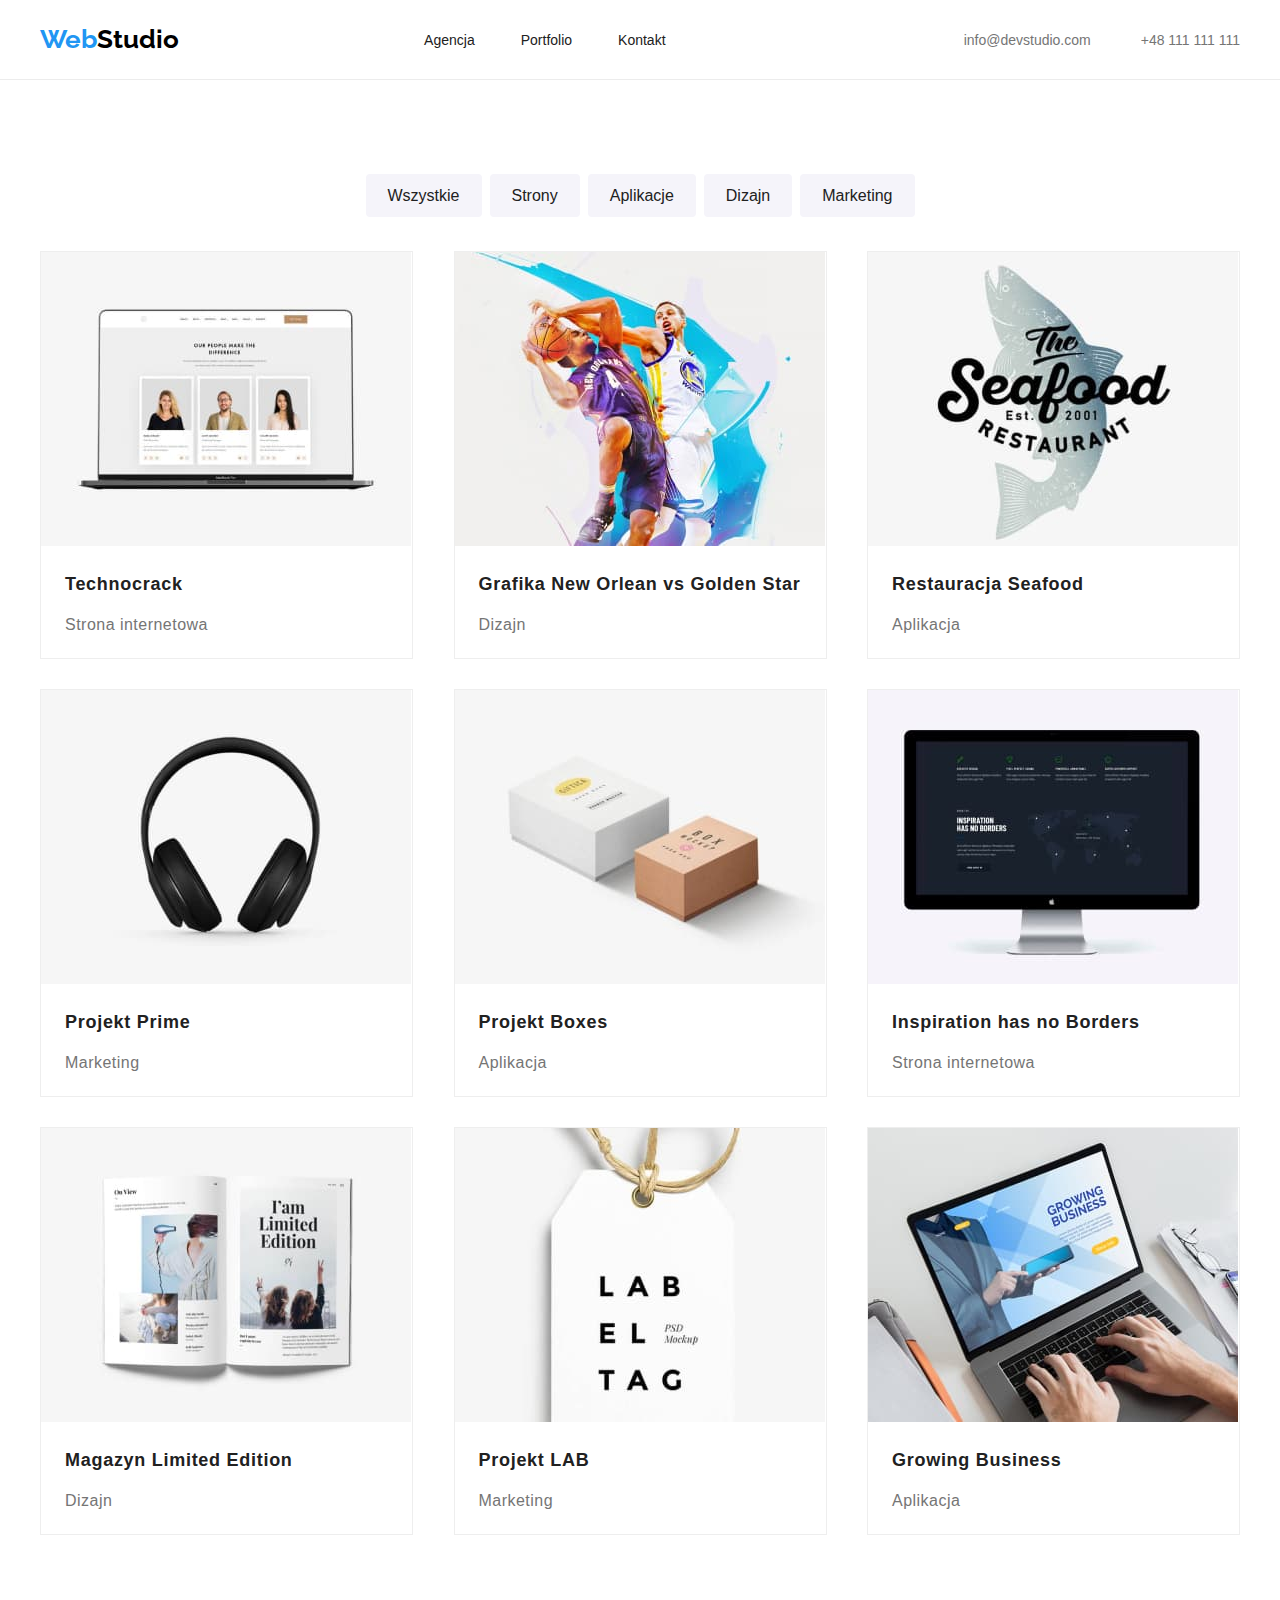
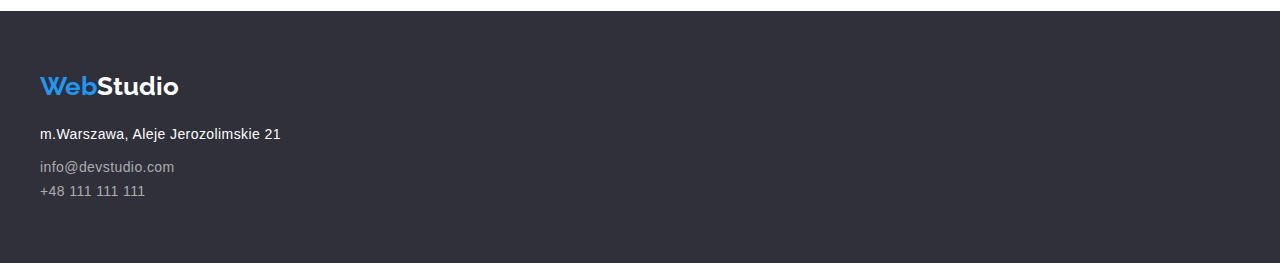
==== commit 60a8885b: "poprawka" ====
--- a/portfolio.html
+++ b/portfolio.html
@@ -50,10 +50,12 @@
         <li><button class="button" type="button">Dizajn</button></li>
         <li><button class="button" type="button">Marketing</button></li>
       </ul>
+      </div>
       </section>
       <section class="business-item">
+        <div class="container">
         <ul class="business-photos">
-          <li>
+          <li class="box">
             <figure>
               <img
                 src="./images/a.jpg"
@@ -68,22 +70,23 @@
             </figure>
           </li>
 
-          <li>
-            <figure>
-              <img
-                src="./images/b.jpg"
+          <li class="box">
+            <figure>
+              <img
+                src="/images/b.jpg"
                 alt="koszykarze"
                 width="370"
                 height="294"
-              />
-              <figcaption>
-                <h2 class="projects">Grafika New Orlean vs Golden Star</h2>
-                <p class="description">Dizajn</p>
-              </figcaption>
-            </figure>
-          </li>
-
-          <li>
+                />
+              </figure>
+               <figcaption>
+                 <h2 class="projects">Grafika New Orlean vs Golden Star</h2>
+                 <p class="description">Dizajn</p>
+                </figcaption>
+            
+          </li>
+
+          <li class="box">
             <figure>
               <img
                 src="./images/c.jpg"
@@ -98,7 +101,7 @@
             </figure>
           </li>
 
-          <li>
+          <li class="box">
             <figure>
               <img
                 src="./images/d.jpg"
@@ -113,7 +116,7 @@
             </figure>
           </li>
 
-          <li>
+          <li class="box">
             <figure>
               <img
                 src="./images/e.jpg"
@@ -128,7 +131,7 @@
             </figure>
           </li>
 
-          <li>
+          <li class="box">
             <figure>
               <img
                 src="./images/f.jpg"
@@ -143,7 +146,7 @@
             </figure>
           </li>
 
-          <li>
+          <li class="box">
             <figure>
               <img
                 src="./images/g.jpg"
@@ -158,7 +161,7 @@
             </figure>
           </li>
 
-          <li>
+          <li class="box">
             <figure>
               <img
                 src="./images/h.jpg"
@@ -173,7 +176,7 @@
             </figure>
           </li>
 
-          <li>
+          <li class="box">
             <figure>
               <img
                 src="./images/i.jpg"
--- a/css/styles.css
+++ b/css/styles.css
@@ -1,5 +1,5 @@
 body {
-  font-family: "Raleway", "Roboto", sans-serif;
+  font-family: "Roboto",  sans-serif;
 
   color: black;
 }
@@ -14,10 +14,12 @@
 }
 img {
   display: block;
+  margin: 0;
+  padding: 0;
+  
 }
 .container {
   width: 1200px;
-  padding: 0 15px;
   margin: 0 auto;
 }
 .section {
@@ -59,9 +61,9 @@
 }
 .contact {
   display: flex;
-  padding: 32px 50px 32px 0;
-  
-}
+  padding: 32px 0px 32px 50px;
+}
+
 .contact .contact {
   color: #757575;
   text-decoration: none;
@@ -73,6 +75,7 @@
 .contact .contact:focus {
   color: #2196f3;
 }
+
 .logo {
   display: flex;
   
@@ -101,19 +104,19 @@
 }
 .head-text {
   width: 696px;
-  font-weight: 900;
   font-size: 44px;
   line-height: 60px;
   text-align: center;
   letter-spacing: 0.06em;
   text-transform: uppercase;
   color: #ffffff;
-  flex-direction: column;
   align-items: center;
   justify-content: center;
   margin-left: auto;
   margin-right: auto;
   padding: 200px 0 30px;
+  
+  
 
 }
 .button-one {
@@ -130,6 +133,7 @@
   line-height: 31px;
   display: block;
   margin: 0 auto;
+  
 }
 .button-one:hover {
   background-color: #2196f3;
@@ -142,6 +146,7 @@
 }
 .buttons {
   display: flex;
+  gap: 8px;
   align-items: center;
   justify-content: center;
   padding-top: 94px;
@@ -153,12 +158,13 @@
   font-size: 16px;
   font-weight: 500;
   border: none;
-  padding: 15px 32px;
   text-align: center;
   cursor: pointer;
   background: #f5f4fa;
   border-radius: 4px;
   line-height: 31px;
+  padding: 6px 22px;
+  
   
 }
 .button:hover {
@@ -170,14 +176,14 @@
   border-radius: 4px;
 }
 .feature {
+  padding-top: 94px;
   display: flex;
   gap: 30px;
-  padding-left: 215px;
-  padding-right: 215px;
   padding-bottom: 94px;
   
 }
 .feature-text {
+  height: 101px;
   font-size: 14px;
   line-height: 24px;
   letter-spacing: 0.03em;
@@ -188,6 +194,7 @@
 .feature2,
 .feature3,
 .feature4 {
+  
   font-weight: 700;
   font-size: 14px;
   line-height: 16px;
@@ -195,17 +202,14 @@
   text-transform: uppercase;
   color: #212121;
   padding-bottom: 10px;
-  padding-top: 94px;
+ 
   
 }
 .specialty{
-  width: 1170px;
-  height: 386px;
   display:block;
   margin:0 auto;
-  
-  
-}
+ }
+
 .specialty-item {
   font-weight: 700;
   font-size: 36px;
@@ -221,14 +225,13 @@
   justify-content: space-between;
   padding-bottom: 94px;
   
+  
 }
 .team {
+  height: 648px;
   background-color: #f5f4fa;
-  width: 1200px;
   display: block;
-  margin: 0 auto;
-  padding-bottom: 94px;
-  
+ 
 }
 .workers-photo {
   display: flex;
@@ -242,7 +245,7 @@
   letter-spacing: 0.03em;
   color: #212121;
   text-align: center;
-  padding-top: 188px;
+  padding-top: 94px;
   padding-bottom: 50px;
 }
 .a,
@@ -270,27 +273,37 @@
   text-align: center;
 }
 .business-item {
-  width: 1170px;
+  width: 1200px;
   height: 1360px;
   display: block;
   margin: 0 auto;
- }
+}
+
  .business-photos {
   display: flex;
   flex-wrap:wrap;
   gap: 30px;
   justify-content: space-between;
-  
-  
- }
+  align-items: center;
+  
+}
+.box {
+  width: 373px;
+  height: 408px;
+  border: 1px solid #eeeeee;
+ 
+}
 .projects {
   font-weight: 700;
   font-size: 18px;
-  line-height: 36px;
-  letter-spacing: 0.06em;
-  color: #212121;
-  padding-bottom: 4px;
-  padding-top: 20px;
+  line-height:36px;
+  letter-spacing: 0.04em;
+  color: #212121;
+ padding: 20px 24px 4px;
+ 
+
+
+  
 }
 .description {
   font-weight: 400;
@@ -298,7 +311,11 @@
   line-height: 29px;
   letter-spacing: 0.03em;
   color: #757575;
-}
+ padding: 4px 24px 20px;
+  
+}
+
+
 .contact2 {
   background-color: #2f303a;
   height: 252px;
